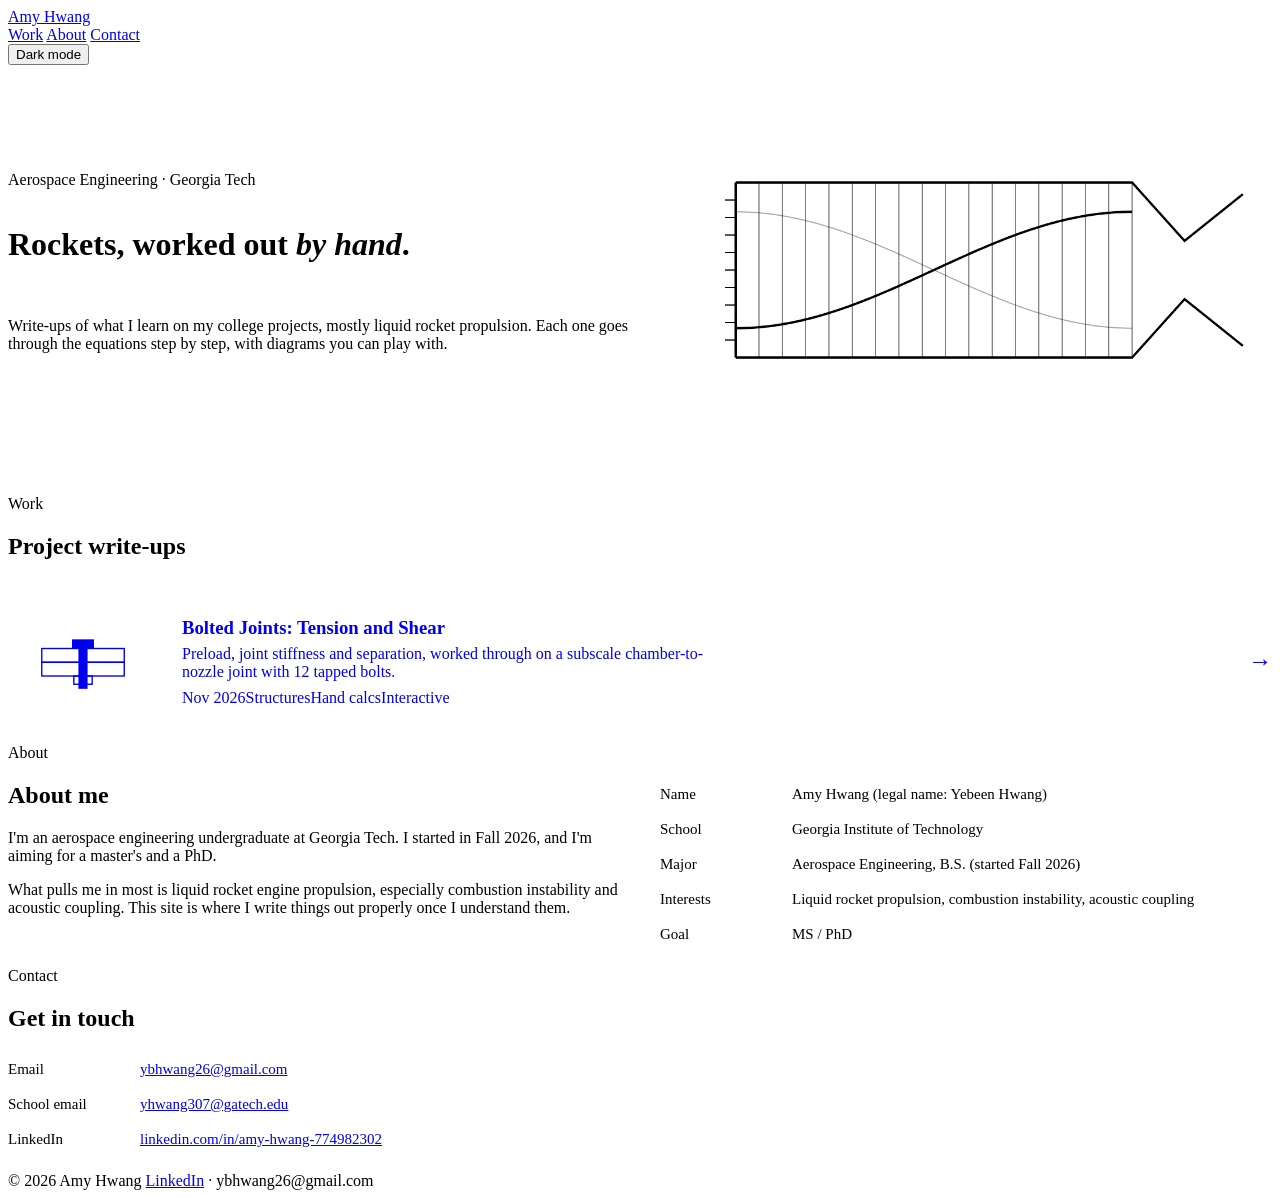
==== index.html @ 60f2ed6d "Add files via upload" ====
<!DOCTYPE html>
<html lang="en">
<head>
<meta charset="utf-8">
<meta name="viewport" content="width=device-width, initial-scale=1">
<title>Amy Hwang Portfolio</title>
<meta name="description" content="Aerospace engineering project write-ups: equations, diagrams and animations.">
<link rel="preconnect" href="https://fonts.googleapis.com">
<link rel="preconnect" href="https://fonts.gstatic.com" crossorigin>
<link href="https://fonts.googleapis.com/css2?family=IBM+Plex+Mono:wght@400;500&family=IBM+Plex+Sans:wght@400;500;600&family=Newsreader:ital,opsz,wght@0,6..72,400;0,6..72,500;1,6..72,400&display=swap" rel="stylesheet">
<link rel="stylesheet" href="assets/site.css">
<style>
.hero{display:grid;grid-template-columns:1.1fr 1fr;gap:40px;align-items:center;padding:30px 0 50px;border-bottom:1px solid var(--line)}
@media (max-width:820px){.hero{grid-template-columns:1fr}}
.hero h1 em{font-style:italic;color:var(--accent-text)}
#wave{width:100%;height:auto;aspect-ratio:5/3;display:block}
.list{display:grid;gap:0}
.item{display:grid;grid-template-columns:150px 1fr auto;gap:24px;align-items:center;padding:26px 0;border-bottom:1px solid var(--line);text-decoration:none}
.item:hover h3{color:var(--accent)}
.item:hover .go{color:var(--accent);transform:translateX(4px)}
.item h3{margin:0 0 6px;transition:color .15s}
.item p{color:var(--muted);margin:0 0 8px;max-width:560px}
.item .thumb{border:1px solid var(--line);border-radius:4px;aspect-ratio:4/3;display:grid;place-items:center}
.item .go{font-size:24px;transition:transform .15s}
@media (max-width:640px){.item{grid-template-columns:1fr}.item .go{display:none}.item .thumb{max-width:200px}}
.about{display:grid;grid-template-columns:1fr 1fr;gap:40px}
@media (max-width:760px){.about{grid-template-columns:1fr}}
.facts{display:grid;gap:0;font-size:15px}
.facts div{display:grid;grid-template-columns:120px 1fr;gap:12px;padding:9px 0;border-bottom:1px solid var(--line)}
.facts dt{color:var(--muted);margin:0}.facts dd{margin:0}
</style>
<script src="assets/site.js"></script>
</head>
<body>
<header class="site-head"><div class="in">
  <a class="brand" href="index.html"><span class="dot" aria-hidden="true"></span>Amy Hwang</a>
  <nav class="site-nav" aria-label="Main">
    <a href="#work">Work</a>
    <a href="#about">About</a>
    <a href="#contact">Contact</a>
  </nav>
  <button class="theme-btn" type="button">Dark mode</button>
</div></header>

<main class="wrap">
  <div class="hero">
    <div style="display:grid;gap:16px">
      <div class="eyebrow">Aerospace Engineering · Georgia Tech</div>
      <h1>Rockets, worked out <em>by hand</em>.</h1>
      <p class="lede">Write-ups of what I learn on my college projects, mostly liquid rocket propulsion. Each one goes through the equations step by step, with diagrams you can play with.</p>
    </div>
    <canvas id="wave" width="1000" height="600" role="img" aria-label="Decorative animation: a wave oscillating inside a chamber outline"></canvas>
  </div>

  <section id="work">
    <div class="eyebrow">Work</div>
    <h2>Project write-ups</h2>
    <div class="list">
      <a class="item" href="projects/bolt-joints.html">
        <div class="thumb" aria-hidden="true">
          <svg viewBox="0 0 120 90" width="110">
            <rect x="15" y="30" width="90" height="15" fill="none" stroke="currentColor" stroke-width="1.5"/>
            <rect x="15" y="45" width="90" height="15" fill="none" stroke="currentColor" stroke-width="1.5"/>
            <rect x="48" y="20" width="24" height="10" fill="currentColor"/>
            <rect x="55" y="30" width="10" height="44" fill="currentColor"/>
            <rect x="50" y="60" width="20" height="9" fill="none" stroke="currentColor" stroke-width="1.5"/>
            <path d="M40 14 L40 28 M80 14 L80 28 M40 76 L40 62 M80 76 L80 62" stroke="var(--accent-text)" stroke-width="2"/>
          </svg>
        </div>
        <div>
          <h3>Bolted Joints: Tension and Shear</h3>
          <p>Preload, joint stiffness and separation, worked through on a subscale chamber-to-nozzle joint with 12 tapped bolts.</p>
          <div class="meta"><span>Nov 2026</span><span class="tag">Structures</span><span class="tag">Hand calcs</span><span class="tag">Interactive</span></div>
        </div>
        <span class="go" aria-hidden="true">→</span>
      </a>
    </div>
  </section>

  <section id="about">
    <div class="eyebrow">About</div>
    <div class="about">
      <div class="col">
        <h2>About me</h2>
        <p>I'm an aerospace engineering undergraduate at Georgia Tech. I started in Fall 2026, and I'm aiming for a master's and a PhD.</p>
        <p>What pulls me in most is liquid rocket engine propulsion, especially combustion instability and acoustic coupling. This site is where I write things out properly once I understand them.</p>
      </div>
      <dl class="facts">
        <div><dt>Name</dt><dd>Amy Hwang (legal name: Yebeen Hwang)</dd></div>
        <div><dt>School</dt><dd>Georgia Institute of Technology</dd></div>
        <div><dt>Major</dt><dd>Aerospace Engineering, B.S. (started Fall 2026)</dd></div>
        <div><dt>Interests</dt><dd>Liquid rocket propulsion, combustion instability, acoustic coupling</dd></div>
        <div><dt>Goal</dt><dd>MS / PhD</dd></div>
      </dl>
    </div>
  </section>
  <section id="contact">
    <div class="eyebrow">Contact</div>
    <h2>Get in touch</h2>
    <dl class="facts" style="max-width:620px">
      <div><dt>Email</dt><dd><a href="mailto:ybhwang26@gmail.com">ybhwang26@gmail.com</a></dd></div>
      <div><dt>School email</dt><dd><a href="mailto:yhwang307@gatech.edu">yhwang307@gatech.edu</a></dd></div>
      <div><dt>LinkedIn</dt><dd><a href="https://www.linkedin.com/in/amy-hwang-774982302/">linkedin.com/in/amy-hwang-774982302</a></dd></div>
    </dl>
  </section>
</main>

<footer class="site-foot"><div class="in">
  <span>© <span id="year">2026</span> Amy Hwang</span>
  <span><a href="https://www.linkedin.com/in/amy-hwang-774982302/">LinkedIn</a> · ybhwang26@gmail.com</span>
</div></footer>

<script>
/* Hero: a wave sloshing inside a chamber outline. Decorative only. */
(function(){
  var cv=document.getElementById("wave"),cx=cv.getContext("2d");
  var reduce=window.matchMedia&&window.matchMedia("(prefers-reduced-motion: reduce)").matches;
  function css(n){return getComputedStyle(document.documentElement).getPropertyValue(n).trim();}
  function frame(ms){
    var W=cv.width,H=cv.height,ink=css("--ink"),acc=css("--accent-text"),line=css("--line"),mut=css("--muted");
    cx.clearRect(0,0,W,H);
    var x0=80,x1=760,yT=150,yB=450,ym=(yT+yB)/2;
    // grid
    cx.strokeStyle=line;cx.lineWidth=1;
    for(var gx=x0;gx<=x1;gx+=40){cx.beginPath();cx.moveTo(gx,yT);cx.lineTo(gx,yB);cx.stroke();}
    // chamber + nozzle outline
    cx.strokeStyle=ink;cx.lineWidth=4;cx.beginPath();
    cx.moveTo(x0,yT);cx.lineTo(x1,yT);cx.lineTo(850,250);cx.lineTo(950,170);
    cx.moveTo(x0,yB);cx.lineTo(x1,yB);cx.lineTo(850,350);cx.lineTo(950,430);cx.stroke();
    cx.beginPath();cx.moveTo(x0,yT);cx.lineTo(x0,yB);cx.stroke();
    // injector face ticks
    cx.lineWidth=2;for(var y=yT+30;y<yB;y+=30){cx.beginPath();cx.moveTo(x0-18,y);cx.lineTo(x0,y);cx.stroke();}
    // wave
    var ph=reduce?0.6:ms/650, amp=110*Math.cos(ph);
    for(var k=0;k<2;k++){
      cx.strokeStyle=k?acc:mut;cx.globalAlpha=k?1:.35;cx.lineWidth=k?4:2;cx.beginPath();
      for(var x=x0;x<=x1;x+=4){var s=(x-x0)/(x1-x0);var a=k?amp:-amp;var y=ym-a*Math.cos(Math.PI*s);x===x0?cx.moveTo(x,y):cx.lineTo(x,y);}
      cx.stroke();
    }
    cx.globalAlpha=1;
    if(!reduce)requestAnimationFrame(frame);
  }
  frame(0);
  document.addEventListener("themechange",function(){if(reduce)frame(0);});
})();
</script>
</body>
</html>
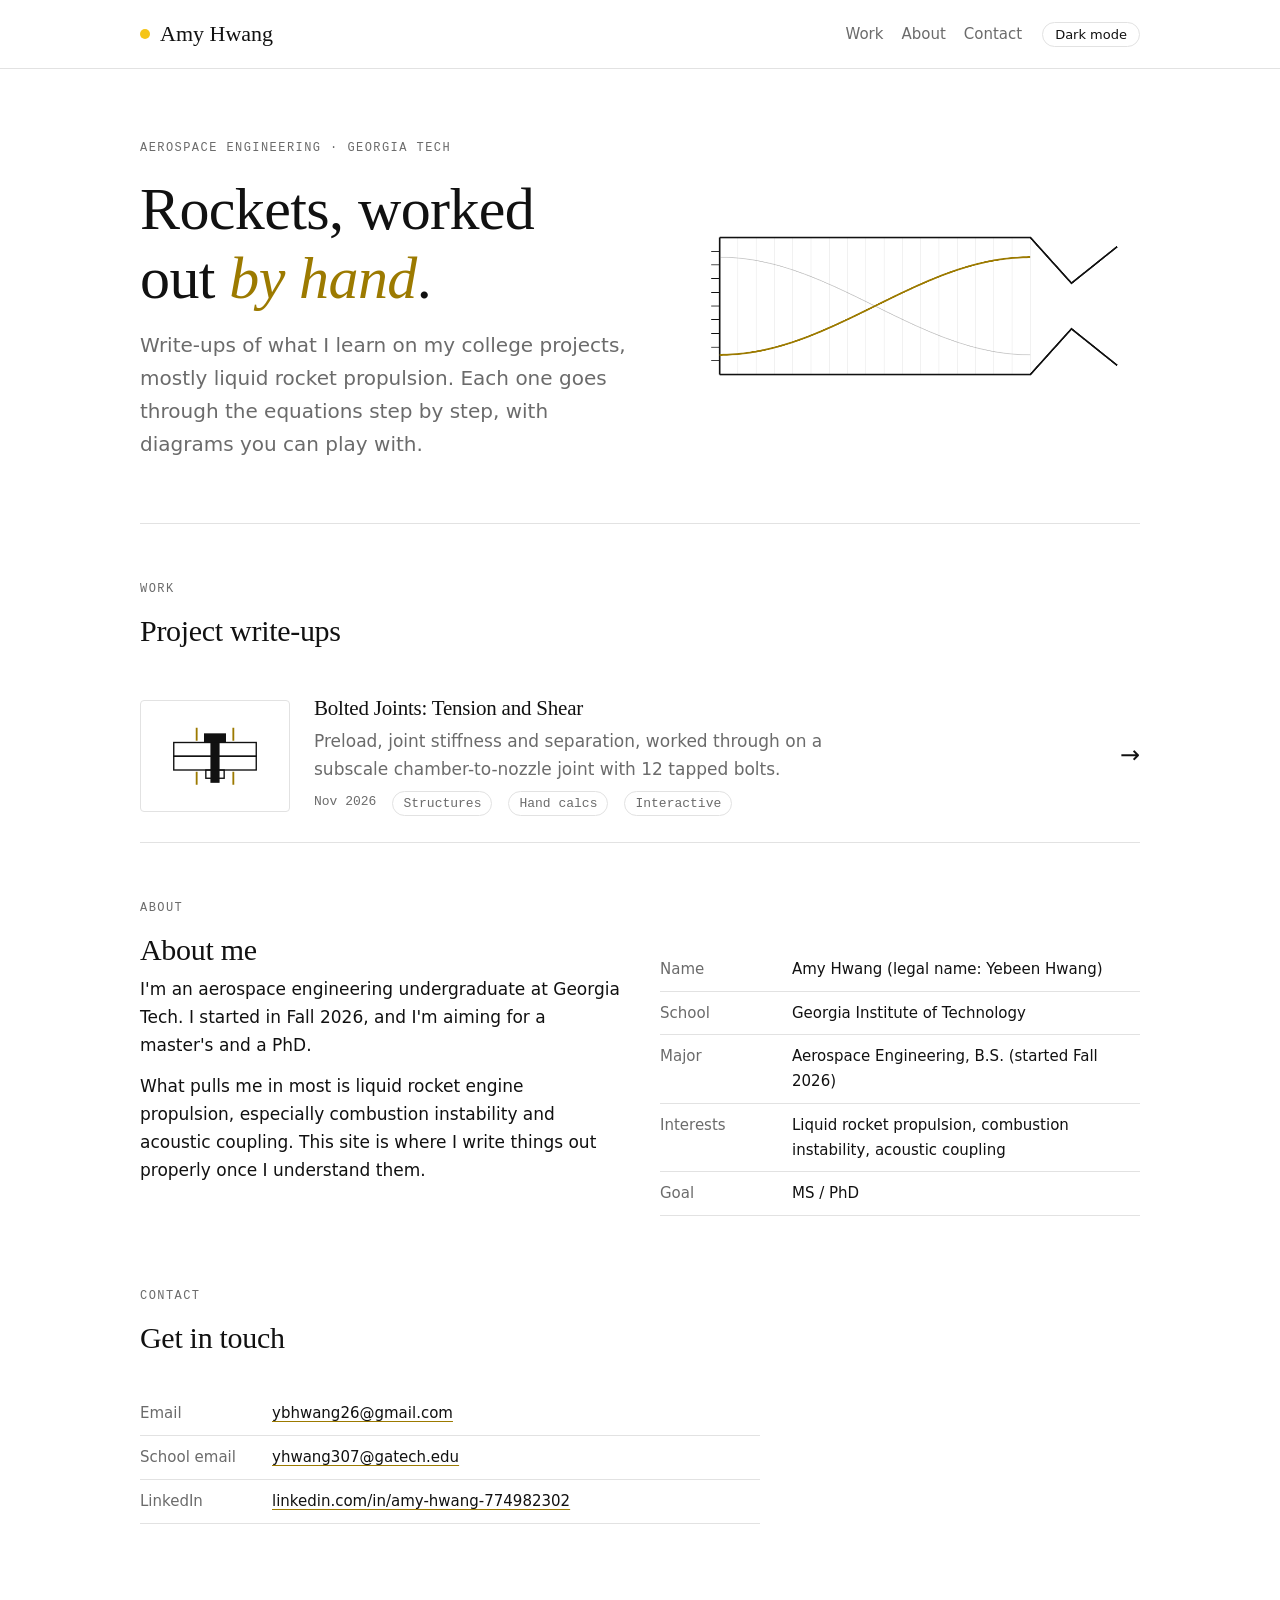
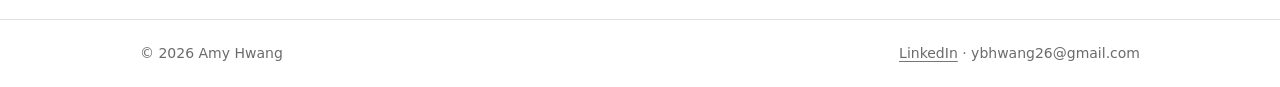
==== commit 7ccdf724: "Add files via upload" ====
--- a/index.html
+++ b/index.html
@@ -8,7 +8,7 @@
 <link rel="preconnect" href="https://fonts.googleapis.com">
 <link rel="preconnect" href="https://fonts.gstatic.com" crossorigin>
 <link href="https://fonts.googleapis.com/css2?family=IBM+Plex+Mono:wght@400;500&family=IBM+Plex+Sans:wght@400;500;600&family=Newsreader:ital,opsz,wght@0,6..72,400;0,6..72,500;1,6..72,400&display=swap" rel="stylesheet">
-<link rel="stylesheet" href="assets/site.css">
+<link rel="stylesheet" href="site.css">
 <style>
 .hero{display:grid;grid-template-columns:1.1fr 1fr;gap:40px;align-items:center;padding:30px 0 50px;border-bottom:1px solid var(--line)}
 @media (max-width:820px){.hero{grid-template-columns:1fr}}
@@ -29,7 +29,7 @@
 .facts div{display:grid;grid-template-columns:120px 1fr;gap:12px;padding:9px 0;border-bottom:1px solid var(--line)}
 .facts dt{color:var(--muted);margin:0}.facts dd{margin:0}
 </style>
-<script src="assets/site.js"></script>
+<script src="site.js"></script>
 </head>
 <body>
 <header class="site-head"><div class="in">
@@ -56,7 +56,7 @@
     <div class="eyebrow">Work</div>
     <h2>Project write-ups</h2>
     <div class="list">
-      <a class="item" href="projects/bolt-joints.html">
+      <a class="item" href="bolt-joints.html">
         <div class="thumb" aria-hidden="true">
           <svg viewBox="0 0 120 90" width="110">
             <rect x="15" y="30" width="90" height="15" fill="none" stroke="currentColor" stroke-width="1.5"/>
--- a/site.css
+++ b/site.css
@@ -0,0 +1,128 @@
+/* Portfolio design system: black & white, one accent: yellow.
+   --accent is for fills and marks; --accent-text is the same hue dark enough to read on the background.
+   Change both in each block to recolor the whole site.
+   Layout: one narrow reading column; figures and tables may break out wider. */
+:root{
+  --bg:#ffffff;
+  --ink:#111111;
+  --muted:#6b6b6b;
+  --line:#e2e2e2;
+  --soft:#f4f4f4;
+  --mid:#9a9a9a;
+  --accent:#f5c518;
+  --accent-text:#9c7a00;
+  --on-accent:#111111;
+  --f-display:"Newsreader", Georgia, "Times New Roman", serif;
+  --f-body:"IBM Plex Sans", "Segoe UI", system-ui, sans-serif;
+  --f-mono:"IBM Plex Mono", ui-monospace, Menlo, Consolas, monospace;
+  color-scheme:light;
+}
+@media (prefers-color-scheme: dark){
+  :root:not([data-theme="light"]){
+    --bg:#0b0b0b; --ink:#f2f2f2; --muted:#9b9b9b; --line:#262626; --soft:#161616; --mid:#6e6e6e;
+    --accent:#ffd43b; --accent-text:#ffd43b; --on-accent:#0b0b0b; color-scheme:dark;
+  }
+}
+:root[data-theme="dark"]{
+  --bg:#0b0b0b; --ink:#f2f2f2; --muted:#9b9b9b; --line:#262626; --soft:#161616; --mid:#6e6e6e;
+  --accent:#ffd43b; --accent-text:#ffd43b; --on-accent:#0b0b0b; color-scheme:dark;
+}
+
+*{box-sizing:border-box}
+html{background:var(--bg)}
+body{margin:0;background:var(--bg);color:var(--ink);font-family:var(--f-body);font-size:17px;line-height:1.65;-webkit-font-smoothing:antialiased}
+a{color:inherit;text-decoration-color:var(--accent-text);text-underline-offset:3px}
+a:hover{color:var(--accent-text)}
+:focus-visible{outline:2px solid var(--accent-text);outline-offset:3px}
+h1,h2,h3{font-family:var(--f-display);font-weight:500;line-height:1.15;text-wrap:balance;margin:0;letter-spacing:-.01em}
+h1{font-size:clamp(38px,6vw,60px)}
+h2{font-size:30px;margin-bottom:8px}
+h3{font-size:21px;margin:22px 0 6px}
+p{margin:0 0 12px}
+img,svg,canvas{max-width:100%}
+
+/* ---- site chrome ---- */
+.site-head{border-bottom:1px solid var(--line)}
+.site-head .in{max-width:1040px;margin:0 auto;padding:16px 20px;display:flex;align-items:center;gap:20px;flex-wrap:wrap}
+.brand{font-family:var(--f-display);font-size:22px;text-decoration:none;display:flex;align-items:center;gap:10px}
+.brand .dot{width:10px;height:10px;border-radius:50%;background:var(--accent)}
+.site-nav{display:flex;gap:18px;margin-left:auto;font-size:15px}
+.site-nav a{text-decoration:none;color:var(--muted)}
+.site-nav a:hover,.site-nav a[aria-current="page"]{color:var(--ink)}
+.theme-btn{font:500 13px var(--f-body);background:none;border:1px solid var(--line);color:var(--ink);border-radius:999px;padding:4px 12px;cursor:pointer}
+.theme-btn:hover{border-color:var(--ink)}
+.site-foot{border-top:1px solid var(--line);margin-top:80px}
+.site-foot .in{max-width:1040px;margin:0 auto;padding:22px 20px;font-size:14px;color:var(--muted);display:flex;gap:16px;flex-wrap:wrap;justify-content:space-between}
+
+.wrap{max-width:1040px;margin:0 auto;padding:40px 20px 0}
+.col{max-width:680px}
+.eyebrow{font-family:var(--f-mono);font-size:12px;letter-spacing:.12em;text-transform:uppercase;color:var(--muted)}
+.lede{font-size:20px;color:var(--muted);max-width:640px}
+.accent{color:var(--accent-text)}
+.mono{font-family:var(--f-mono)}
+
+/* ---- post building blocks ---- */
+.post-head{display:grid;gap:12px;padding-bottom:28px;border-bottom:1px solid var(--line)}
+.meta{display:flex;flex-wrap:wrap;gap:8px 16px;font-family:var(--f-mono);font-size:13px;color:var(--muted)}
+.tag{border:1px solid var(--line);border-radius:999px;padding:1px 10px}
+nav.toc{display:flex;flex-wrap:wrap;gap:8px;margin-top:8px}
+nav.toc a{font-size:14px;text-decoration:none;border:1px solid var(--line);border-radius:999px;padding:3px 12px}
+nav.toc a:hover{border-color:var(--ink);color:var(--ink)}
+section{padding-top:56px;display:grid;gap:14px}
+.num{font-family:var(--f-mono);font-size:13px;color:var(--accent-text);letter-spacing:.08em}
+
+.eq{font-family:var(--f-display);font-size:20px;border-left:2px solid var(--accent);padding:10px 16px;background:var(--soft);overflow-x:auto;white-space:nowrap}
+.eq .lbl{font-family:var(--f-body);font-size:14px;color:var(--muted);margin-left:14px}
+.eqs{display:grid;gap:8px}
+.math{overflow-x:auto;padding:4px 0}
+
+.fig{border:1px solid var(--line);border-radius:6px;padding:16px;display:grid;gap:12px;background:var(--bg)}
+.fig svg{width:100%;height:auto;display:block}
+.cap{font-size:14px;color:var(--muted)}
+.controls{display:flex;flex-wrap:wrap;gap:10px;align-items:center}
+button.btn{font:500 14px var(--f-body);color:var(--ink);background:var(--bg);border:1px solid var(--ink);border-radius:4px;padding:6px 14px;cursor:pointer}
+button.btn:hover{background:var(--ink);color:var(--bg)}
+button.btn[aria-pressed="true"]{background:var(--ink);color:var(--bg)}
+button.btn.primary{background:var(--accent);border-color:var(--accent);color:var(--on-accent)}
+input[type=range]{accent-color:var(--accent);flex:1;min-width:180px}
+.readouts{display:grid;grid-template-columns:repeat(auto-fit,minmax(150px,1fr));gap:10px}
+.ro{border:1px solid var(--line);border-radius:4px;padding:8px 12px}
+.ro .k{font-size:13px;color:var(--muted)}
+.ro .v{font-family:var(--f-mono);font-size:19px;font-variant-numeric:tabular-nums}
+.chip{display:inline-block;font:500 13px var(--f-body);padding:2px 10px;border-radius:999px;border:1px solid var(--ink)}
+.chip.ok{color:var(--ink)}
+.chip.warn{color:var(--accent-text);border-color:var(--accent-text)}
+.chip.bad{background:var(--accent);border-color:var(--accent);color:var(--on-accent)}
+.two{display:grid;grid-template-columns:1.25fr 1fr;gap:16px;align-items:start}
+@media (max-width:760px){.two{grid-template-columns:1fr}}
+.tablewrap{overflow-x:auto}
+table{border-collapse:collapse;width:100%;font-size:15px}
+th,td{text-align:left;padding:7px 10px;border-bottom:1px solid var(--line);vertical-align:top}
+th{font-size:12px;color:var(--muted);font-weight:500;text-transform:uppercase;letter-spacing:.06em}
+td.v{font-family:var(--f-mono);font-variant-numeric:tabular-nums;white-space:nowrap;text-align:right}
+td.f{font-family:var(--f-display);white-space:nowrap}
+tr.grp td{font-family:var(--f-display);font-size:19px;padding-top:18px;border-bottom:none}
+.callout{border-left:2px solid var(--accent);padding:10px 16px;background:var(--soft)}
+.callout h3{margin-top:0}
+.callout ul{margin:0;padding-left:20px}
+.callout li{margin-bottom:6px}
+.compare{display:grid;gap:8px}
+.bar{display:grid;grid-template-columns:200px 1fr 90px;gap:10px;align-items:center;font-size:14px}
+.bar .track{height:10px;background:var(--soft);border:1px solid var(--line);border-radius:5px;overflow:hidden}
+.bar .fill{height:100%}
+.bar .val{font-family:var(--f-mono);text-align:right;font-variant-numeric:tabular-nums}
+@media (max-width:520px){.bar{grid-template-columns:1fr 70px}.bar .track{grid-column:1/-1;order:3}}
+.b,.n,.g{font-weight:600}
+.y{box-shadow:inset 0 -.45em 0 color-mix(in srgb, var(--accent) 45%, transparent)}
+.sources{font-size:14px;color:var(--muted);border-top:1px solid var(--line);padding-top:16px;margin-top:40px}
+
+/* ---- scene player (3b1b-style stepped animation) ---- */
+.scene{border:1px solid var(--line);border-radius:6px;overflow:hidden;background:var(--bg)}
+.scene svg{display:block;width:100%;height:auto}
+.scene .bar-ctl{display:flex;align-items:center;gap:10px;padding:10px 14px;border-top:1px solid var(--line);flex-wrap:wrap}
+.scene .step-label{font-size:14px;color:var(--muted);flex-basis:100%}
+.scene .dots{display:flex;gap:6px}
+.scene .dots span{width:8px;height:8px;border-radius:50%;background:var(--line)}
+.scene .dots span.on{background:var(--accent)}
+
+@media (prefers-reduced-motion:reduce){*{scroll-behavior:auto!important;transition:none!important}}
